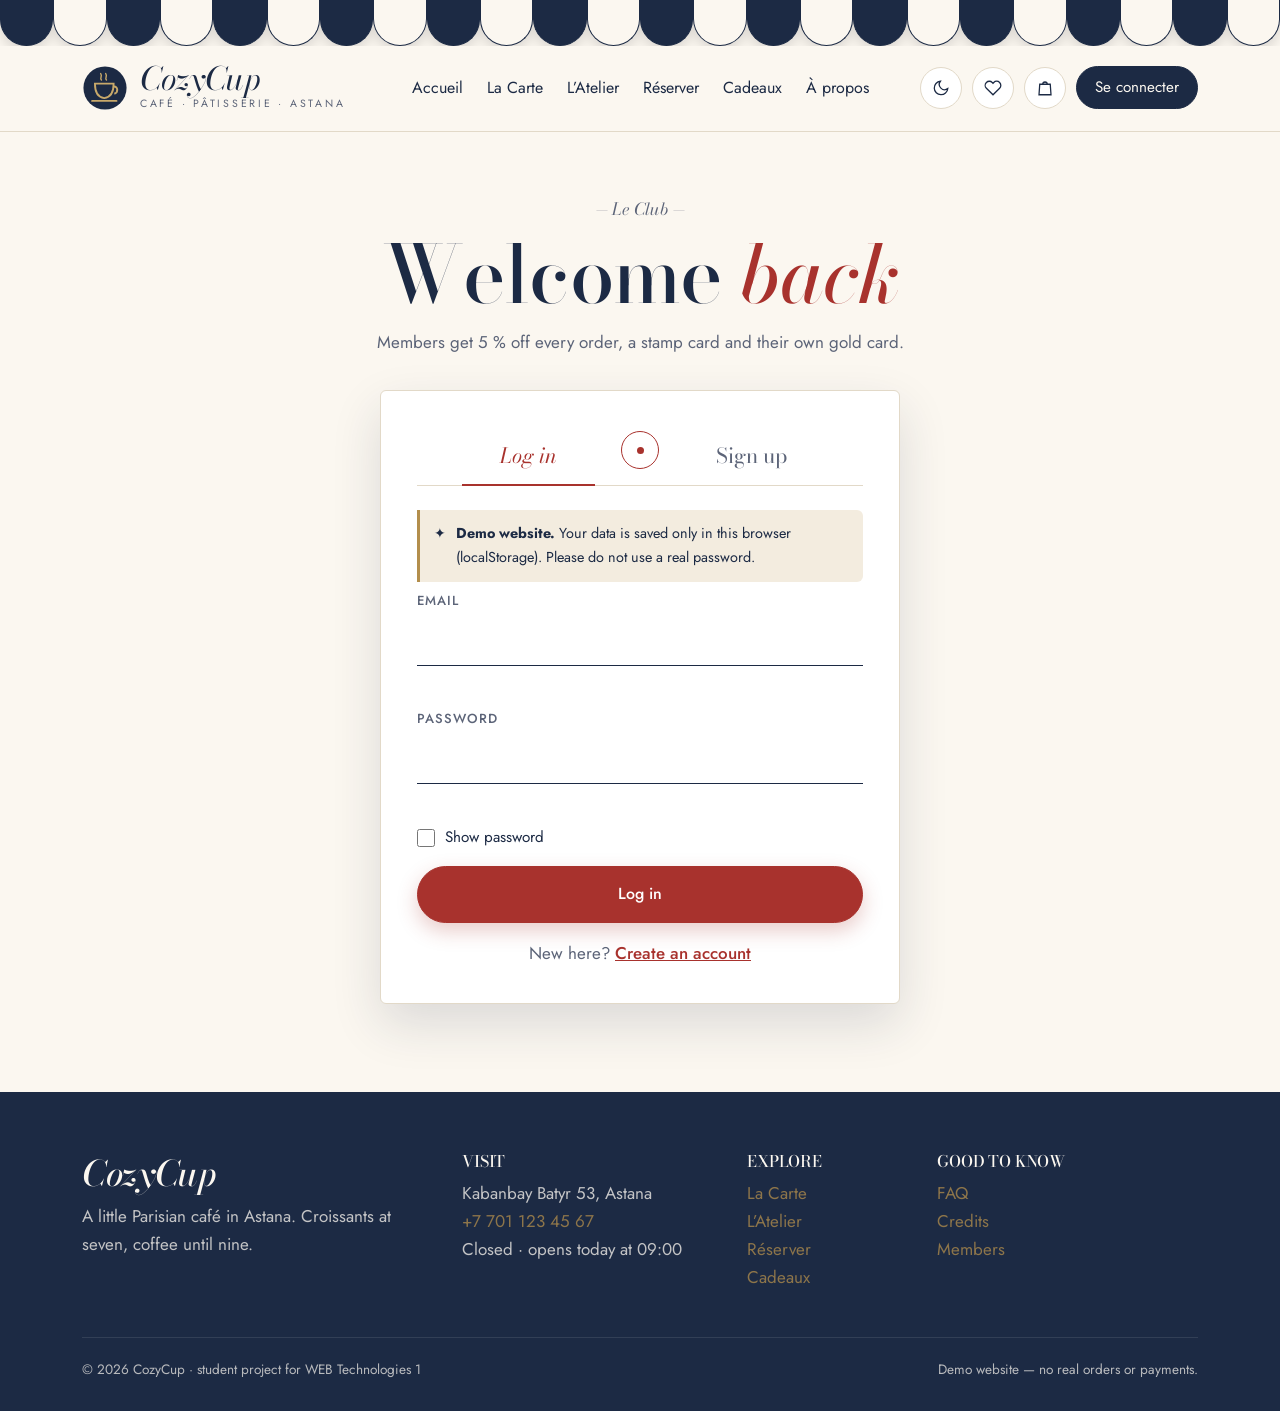
==== account.html @ a99c3b10 "Final: new CozyCup website" ====
<!DOCTYPE html>
<html lang="en" data-theme="light">
<head>
<meta charset="utf-8">
<meta name="viewport" content="width=device-width, initial-scale=1">
<title>Se connecter — CozyCup</title>
<meta name="description" content="Log in or create a CozyCup member account (demo).">
<link rel="icon" href="images/logo.svg" type="image/svg+xml">
<script src="js/theme.js"></script>
<link rel="preconnect" href="https://fonts.googleapis.com">
<link rel="preconnect" href="https://fonts.gstatic.com" crossorigin>
<link rel="stylesheet" href="https://fonts.googleapis.com/css2?family=Bodoni+Moda:ital,wght@0,400;0,500;0,700;1,400;1,500&amp;family=Jost:wght@300;400;500;600&amp;display=swap">
<link rel="stylesheet" href="https://cdn.jsdelivr.net/npm/bootstrap@5.3.3/dist/css/bootstrap.min.css">
<link rel="stylesheet" href="css/style.css">
</head>
<body>
<a class="skip-link" href="#main">Skip to content</a>
<div class="awning" aria-hidden="true"><span></span><span></span><span></span><span></span><span></span><span></span><span></span><span></span><span></span><span></span><span></span><span></span><span></span><span></span><span></span><span></span><span></span><span></span><span></span><span></span><span></span><span></span><span></span><span></span></div>
<header class="cc-nav">
  <nav class="navbar navbar-expand-lg py-0" aria-label="Main navigation">
    <div class="container">
      <a class="navbar-brand" href="index.html">
        <img src="images/logo.svg" alt="CozyCup logo" width="46" height="46">
        <span><span class="brand-name">CozyCup</span><span class="brand-sub">café · pâtisserie · Astana</span></span>
      </a>
      <button class="navbar-toggler" type="button" data-bs-toggle="collapse" data-bs-target="#mainNav" aria-controls="mainNav" aria-expanded="false" aria-label="Open the menu">
        <span class="toggler-lines"></span>
      </button>
      <div class="collapse navbar-collapse" id="mainNav">
        <ul class="navbar-nav mx-auto"><li class="nav-item"><a class="nav-link" href="index.html" title="Home">Accueil</a></li><li class="nav-item"><a class="nav-link" href="menu.html" title="Menu">La Carte</a></li><li class="nav-item"><a class="nav-link" href="atelier.html" title="Build a drink">L’Atelier</a></li><li class="nav-item"><a class="nav-link" href="reserve.html" title="Book a table">Réserver</a></li><li class="nav-item"><a class="nav-link" href="gift.html" title="Gift cards">Cadeaux</a></li><li class="nav-item"><a class="nav-link" href="about.html" title="About & contact">À propos</a></li></ul>
        <div class="nav-tools">
          <button type="button" class="icon-btn theme-toggle" aria-pressed="false" aria-label="Switch to dark mode"><svg class="ico-moon" width="18" height="18" viewBox="0 0 24 24" fill="none" stroke="currentColor" stroke-width="1.7" aria-hidden="true"><path d="M21 12.8A9 9 0 1 1 11.2 3a7 7 0 0 0 9.8 9.8z"/></svg><svg class="ico-sun" width="18" height="18" viewBox="0 0 24 24" fill="none" stroke="currentColor" stroke-width="1.7" aria-hidden="true"><circle cx="12" cy="12" r="4"/><path d="M12 2v2M12 20v2M4.9 4.9l1.4 1.4M17.7 17.7l1.4 1.4M2 12h2M20 12h2M4.9 19.1l1.4-1.4M17.7 6.3l1.4-1.4"/></svg></button>
          <a class="icon-btn" href="profile.html#favourites" aria-label="My favourites"><svg width="18" height="18" viewBox="0 0 24 24" fill="none" stroke="currentColor" stroke-width="1.7" aria-hidden="true"><path d="M20.8 4.6a5.5 5.5 0 0 0-7.8 0L12 5.7l-1-1.1a5.5 5.5 0 0 0-7.8 7.8l1 1L12 21l7.8-7.6 1-1a5.5 5.5 0 0 0 0-7.8z"/></svg><span class="badge-count is-empty" id="favCount">0</span></a>
          <a class="icon-btn" href="cart.html" aria-label="My order"><svg width="18" height="18" viewBox="0 0 24 24" fill="none" stroke="currentColor" stroke-width="1.7" aria-hidden="true"><path d="M5 7h14l1 14H4z"/><path d="M9 7a3 3 0 0 1 6 0"/></svg><span class="badge-count is-empty" id="cartCount">0</span></a>
          <a class="account-link active" aria-current="page" id="accountLink" href="account.html">Se connecter</a>
        </div>
      </div>
    </div>
  </nav>
</header>
<main id="main">

<section class="page-head">
  <div class="container">
    <p class="kicker">— Le Club —</p>
    <h1>Welcome <em>back</em></h1>
    <p>Members get 5 % off every order, a stamp card and their own gold card.</p>
  </div>
</section>

<section class="pb-5">
  <div class="container">
    <div class="auth-box">
      <div class="auth-tabs">
        <button type="button" id="tabLogin" aria-pressed="true" aria-controls="loginForm">Log in</button>
        <button type="button" id="tabSignup" aria-pressed="false" aria-controls="signupForm">Sign up</button>
      </div>
      <p class="demo-note"><span aria-hidden="true">✦</span><span><b>Demo website.</b> Your data is saved only in this browser (localStorage). Please do not use a real password.</span></p>

      <form id="loginForm" novalidate>
        <div class="form-error-box" id="loginError" role="alert"></div>
        <div class="field"><label for="lEmail">Email</label><input id="lEmail" name="lEmail" type="email" value="" autocomplete="email"><span class="field-msg" aria-live="polite"></span></div>
        <div class="field"><label for="lPass">Password</label><input id="lPass" name="lPass" type="password" value="" autocomplete="current-password"><span class="field-msg" aria-live="polite"></span></div>
        <label class="check mb-3"><input type="checkbox" id="lShow"> Show password</label>
        <button type="submit" class="btn-cc w-100" data-magnetic>Log in</button>
        <p class="text-center mt-3 mb-0">New here? <button type="button" class="btn-link-cc" id="goSignup">Create an account</button></p>
      </form>

      <form id="signupForm" hidden novalidate>
        <div class="field"><label for="sName">Full name</label><input id="sName" name="sName" type="text" value="" autocomplete="name"><span class="field-msg" aria-live="polite"></span></div>
        <div class="field"><label for="sEmail">Email</label><input id="sEmail" name="sEmail" type="email" value="" autocomplete="email"><span class="field-msg" aria-live="polite"></span></div>
        <div class="field"><label for="sPass">Password</label><input id="sPass" type="password" autocomplete="new-password"><div class="pw-meter" aria-hidden="true"><i></i><i></i><i></i><i></i></div><span class="field-msg" aria-live="polite">At least 8 characters, with a letter and a number.</span></div>
        <div class="field"><label for="sPass2">Repeat password</label><input id="sPass2" name="sPass2" type="password" value="" autocomplete="new-password"><span class="field-msg" aria-live="polite"></span></div>
        <div class="field"><label for="sFav">Favourite drink</label><select id="sFav"><option value="">— choose —</option></select><span class="field-msg" aria-live="polite"></span></div>
        <div class="field"><label class="check"><input type="checkbox" id="sTerms"> I understand this is a demo and I did not use a real password.</label><span class="field-msg" aria-live="polite"></span></div>
        <button type="submit" class="btn-cc w-100" data-magnetic>Create my account</button>
      </form>
    </div>
  </div>
</section>

</main>
<footer class="site-footer">
  <div class="container">
    <div class="row g-4">
      <div class="col-lg-4">
        <h2>CozyCup</h2>
        <p>A little Parisian café in Astana. Croissants at seven, coffee until nine.</p>
      </div>
      <div class="col-6 col-lg-3">
        <h3 class="h6 text-uppercase">Visit</h3>
        <ul>
          <li>Kabanbay Batyr 53, Astana</li>
          <li><a href="tel:+77011234567">+7 701 123 45 67</a></li>
          <li class="js-open-status">Open daily</li>
        </ul>
      </div>
      <div class="col-6 col-lg-2">
        <h3 class="h6 text-uppercase">Explore</h3>
        <ul>
          <li><a href="menu.html">La Carte</a></li>
          <li><a href="atelier.html">L’Atelier</a></li>
          <li><a href="reserve.html">Réserver</a></li>
          <li><a href="gift.html">Cadeaux</a></li>
        </ul>
      </div>
      <div class="col-lg-3">
        <h3 class="h6 text-uppercase">Good to know</h3>
        <ul>
          <li><a href="about.html#faq">FAQ</a></li>
          <li><a href="about.html#credits">Credits</a></li>
          <li><a href="account.html">Members</a></li>
        </ul>
      </div>
    </div>
    <div class="footer-bottom d-flex flex-wrap justify-content-between gap-2">
      <span>© <span class="js-year">2026</span> CozyCup · student project for WEB Technologies 1</span>
      <span>Demo website — no real orders or payments.</span>
    </div>
  </div>
</footer>
<script src="https://code.jquery.com/jquery-3.7.1.min.js"></script>
<script src="https://cdn.jsdelivr.net/npm/bootstrap@5.3.3/dist/js/bootstrap.bundle.min.js"></script>
<script src="js/data.js"></script>
<script src="js/storage.js"></script>
<script src="js/common.js"></script>
<script src="js/validate.js"></script>
<script src="js/account.js"></script>
<script src="js/motion.js"></script>
</body>
</html>
---- css/style.css ----
/* =========================================================
   CozyCup — Café Parisien · style.css
   Own styles on top of the Bootstrap grid.
   1. Fonts   2. Colour variables (light + dark)   3. Base
   4. Buttons   5. Awning + navbar   6. Cursor   7. Home
   8. Menu Book + Aroma Wheel   9. Atelier   10. Reserve
   11. Gift card   12. Cart   13. Account + Profile
   14. About   15. Forms   16. Footer, toast   17. Animations
   18. Media queries
   ========================================================= */

/* ---------- 1. Fonts: Bodoni Moda + Jost are loaded from Google Fonts in the <head> ---------- */

/* ---------- 2. Colours ---------- */
:root {
  --bg: #FBF7F0;
  --bg-soft: #F3ECDF;
  --card: #FFFFFF;
  --paper: #FFFDF8;
  --ink: #1C2A44;
  --muted: #5C6478;
  --red: #A8322D;
  --red-dark: #8C2723;
  --gold: #B38E4C;
  --line: #E2D9C8;
  --stripe-a: #1C2A44;
  --stripe-b: #FBF7F0;
  --band: #1C2A44;
  --band-ink: #FBF7F0;
  --ok: #2E7D4F;
  --ok-bg: #E3F2E8;
  --error: #B3261E;
  --error-bg: #FBEAE8;
  --shadow: 0 20px 50px rgba(28, 42, 68, .14);
  --focus: #A8322D;
  --font-serif: "Bodoni Moda", Georgia, serif;
  --font-sans: "Jost", "Segoe UI", Arial, sans-serif;
  --radius: 6px;
}
[data-theme="dark"] {
  --bg: #121929;
  --bg-soft: #18213A;
  --card: #1A2339;
  --paper: #F7F1E6;
  --ink: #F3ECDF;
  --muted: #A9AFC0;
  --red: #E0675F;
  --red-dark: #F08079;
  --gold: #C8A96A;
  --line: #2C3651;
  --stripe-a: #C8A96A;
  --stripe-b: #121929;
  --band: #18213A;
  --band-ink: #F3ECDF;
  --ok: #7FCB9C;
  --ok-bg: rgba(127, 203, 156, .12);
  --error: #F2928A;
  --error-bg: rgba(242, 146, 138, .12);
  --shadow: 0 20px 50px rgba(0, 0, 0, .45);
  --focus: #C8A96A;
}

/* ---------- 3. Base ---------- */
html { scroll-behavior: smooth; }
body {
  background: var(--bg);
  color: var(--ink);
  font-family: var(--font-sans);
  font-size: 17px;
  line-height: 1.65;
  font-weight: 400;
  transition: background-color .4s ease, color .4s ease;
  -webkit-font-smoothing: antialiased;
}
h1, h2, h3, h4 { font-family: var(--font-serif); font-weight: 500; letter-spacing: -.01em; color: var(--ink); }
h1 em, h2 em, h3 em { color: var(--red); font-style: italic; }
p { color: var(--muted); }
a { color: var(--red); }
a:hover { color: var(--red-dark); }
img { max-width: 100%; height: auto; }
::selection { background: var(--red); color: #fff; }

:focus-visible { outline: 2px solid var(--focus); outline-offset: 3px; border-radius: 4px; }
.skip-link { position: absolute; left: -999px; top: 8px; background: var(--ink); color: var(--bg); padding: 8px 14px; z-index: 2000; }
.skip-link:focus { left: 12px; }

.kicker { font-family: var(--font-serif); font-style: italic; color: var(--muted); font-size: 1.05rem; }
.eyebrow { display: inline-block; font-size: .75rem; letter-spacing: .26em; text-transform: uppercase; color: var(--red); font-weight: 500; }
.section { padding: 90px 0; }
.section-title { font-size: clamp(2.2rem, 4vw, 3.4rem); text-align: center; margin-bottom: .4rem; }
.section-lead { text-align: center; max-width: 620px; margin: 0 auto 48px; }
.page-head { padding: 64px 0 34px; text-align: center; }
.page-head h1 { font-size: clamp(2.8rem, 7vw, 5rem); line-height: 1; margin: 10px 0 14px; }
.page-head p { max-width: 640px; margin: 0 auto; }
.ornament { display: flex; align-items: center; justify-content: center; gap: 12px; color: var(--gold); margin: 14px 0; }
.ornament::before, .ornament::after { content: ""; width: 60px; height: 1px; background: currentColor; }

/* ---------- 4. Buttons ---------- */
.btn-cc, .btn-cc-outline {
  display: inline-flex; align-items: center; justify-content: center; gap: 8px;
  padding: 14px 30px; border-radius: 999px; font-family: var(--font-sans); font-weight: 500; font-size: 1rem;
  text-decoration: none; cursor: pointer; border: 1px solid var(--red);
  transition: background-color .25s, color .25s, border-color .25s, box-shadow .25s, transform .25s cubic-bezier(.2, .8, .2, 1);
}
.btn-cc { background: var(--red); color: #fff; box-shadow: 0 8px 20px rgba(168, 50, 45, .25); }
.btn-cc:hover { background: var(--red-dark); border-color: var(--red-dark); color: #fff; box-shadow: 0 12px 26px rgba(168, 50, 45, .35); }
[data-theme="dark"] .btn-cc { color: #121929; }
[data-theme="dark"] .btn-cc:hover { color: #121929; }
.btn-cc-outline { background: transparent; color: var(--ink); border-color: var(--ink); }
.btn-cc-outline:hover { background: var(--ink); color: var(--bg); }
.btn-cc:disabled, .btn-cc-outline:disabled { opacity: .45; cursor: not-allowed; }
.btn-small { padding: 8px 18px; font-size: .9rem; }
.btn-link-cc { background: none; border: 0; padding: 0; color: var(--red); font-weight: 500; text-decoration: underline; cursor: pointer; }
.icon-btn {
  width: 42px; height: 42px; border-radius: 50%; border: 1px solid var(--line); background: var(--card); color: var(--ink);
  display: inline-grid; place-items: center; position: relative; transition: border-color .2s, transform .2s, background-color .2s;
  text-decoration: none; cursor: pointer;
}
.icon-btn:hover { border-color: var(--red); color: var(--red); transform: translateY(-2px); }
.icon-btn.active { border-color: var(--red); color: var(--red); box-shadow: 0 0 0 3px rgba(168, 50, 45, .15); }
.account-link.active { background: var(--ink); color: var(--bg); }
.account-link.is-user.active .avatar { box-shadow: 0 0 0 3px var(--red); }
.fav-btn.is-on { color: #fff; background: var(--red); border-color: var(--red); }

/* ---------- 5. Awning + navbar ---------- */
.awning { display: flex; height: 46px; position: relative; z-index: 30; filter: drop-shadow(0 6px 6px rgba(0, 0, 0, .12)); }
.awning span {
  flex: 1; height: 46px; border-radius: 0 0 999px 999px; transform-origin: top center;
  background: var(--stripe-a); border: 1px solid var(--stripe-a); border-top: 0;
  transition: background-color .4s;
}
.awning span:nth-child(even) { background: var(--stripe-b); }

.cc-nav { background: var(--bg); border-bottom: 1px solid var(--line); padding: 12px 0 14px; position: sticky; top: 0; z-index: 40; transition: background-color .4s; }
.cc-nav .navbar-brand { display: flex; align-items: center; gap: 12px; color: var(--ink); text-decoration: none; }
.brand-name { display: block; font-family: var(--font-serif); font-style: italic; font-size: 2rem; line-height: 1; }
.brand-sub { display: block; font-size: .66rem; letter-spacing: .26em; text-transform: uppercase; color: var(--muted); }
.cc-nav .nav-link { color: var(--ink); font-size: 1rem; padding: 6px 12px !important; position: relative; }
.cc-nav .nav-link::after { content: ""; position: absolute; left: 12px; right: 12px; bottom: 0; height: 1px; background: var(--red); transform: scaleX(0); transition: transform .3s; transform-origin: left; }
.cc-nav .nav-link:hover { color: var(--red); }
.cc-nav .nav-link:hover::after { transform: scaleX(1); }
.cc-nav .nav-link.active { color: var(--red); font-family: var(--font-serif); font-style: italic; }
.cc-nav .nav-link.active::after { transform: scaleX(1); }
.nav-tools { display: flex; align-items: center; gap: 10px; }
.badge-count { position: absolute; top: -8px; right: -8px; min-width: 20px; height: 20px; padding: 0 5px; border-radius: 10px; background: var(--red); color: #fff; font-size: .7rem; font-weight: 600; display: grid; place-items: center; }
[data-theme="dark"] .badge-count { color: #121929; }
.badge-count.is-empty { display: none; }
.account-link { border: 1px solid var(--ink); border-radius: 999px; padding: 8px 18px; color: var(--ink); text-decoration: none; font-size: .95rem; transition: background-color .2s, color .2s; display: inline-flex; align-items: center; }
.account-link:hover { background: var(--ink); color: var(--bg); }
.account-link.is-user { border: 0; padding: 0; }
.avatar { width: 42px; height: 42px; border-radius: 50%; background: var(--gold); color: #1C2A44; display: inline-grid; place-items: center; font-weight: 600; font-size: .9rem; }
.theme-toggle .ico-sun { display: none; }
[data-theme="dark"] .theme-toggle .ico-sun { display: block; }
[data-theme="dark"] .theme-toggle .ico-moon { display: none; }
.navbar-toggler { border: 1px solid var(--line); color: var(--ink); padding: 8px 10px; }
.navbar-toggler:focus { box-shadow: none; }
.toggler-lines { display: block; width: 22px; height: 12px; border-top: 1.5px solid currentColor; border-bottom: 1.5px solid currentColor; }

/* ---------- 6. Custom cursor (only with a mouse) ---------- */
.has-motion, .has-motion a, .has-motion button, .has-motion label, .has-motion select, .has-motion [data-cursor] { cursor: none; }
.has-motion input, .has-motion textarea { cursor: text; }
.cursor-dot, .cursor-ring { position: fixed; top: 0; left: 0; pointer-events: none; z-index: 3000; border-radius: 50%; transition: opacity .3s; }
.cursor-dot { width: 7px; height: 7px; margin: -3.5px 0 0 -3.5px; background: var(--red); }
.cursor-ring {
  width: 38px; height: 38px; margin: -19px 0 0 -19px; border: 1px solid var(--red);
  display: grid; place-items: center;
  transition: width .3s, height .3s, margin .3s, background-color .3s, border-color .3s, opacity .3s;
}
.cursor-ring span { font-size: .7rem; letter-spacing: .14em; text-transform: uppercase; color: #fff; opacity: 0; transition: opacity .2s; }
.cursor-ring.is-hover { width: 60px; height: 60px; margin: -30px 0 0 -30px; background: rgba(168, 50, 45, .12); }
.cursor-ring.has-label { width: 86px; height: 86px; margin: -43px 0 0 -43px; background: var(--red); border-color: var(--red); }
.cursor-ring.has-label span { opacity: 1; }
[data-theme="dark"] .cursor-ring.has-label span { color: #121929; }
.cursor-ring.is-down { width: 26px; height: 26px; margin: -13px 0 0 -13px; }

/* ---------- 7. Home ---------- */
.hero { padding: 70px 0 90px; position: relative; overflow: hidden; }
.hero h1 { font-size: clamp(3.6rem, 10vw, 8.4rem); line-height: .92; letter-spacing: -.03em; margin: 16px 0 26px; }
.hero h1 .word { display: inline-block; white-space: nowrap; }
.hero h1 .char { display: inline-block; will-change: transform; }
.hero p.lead-text { font-size: 1.2rem; font-weight: 300; max-width: 520px; }
.open-chip { display: inline-flex; align-items: center; gap: 10px; font-size: .95rem; color: var(--muted); margin-top: 30px; padding-top: 22px; border-top: 1px solid var(--line); }
.open-chip .dot { width: 9px; height: 9px; border-radius: 50%; background: var(--ok); box-shadow: 0 0 0 4px var(--ok-bg); animation: pulse 2s infinite; }
.open-chip .is-closed { color: var(--error); }
.open-chip.closed .dot { background: var(--error); box-shadow: 0 0 0 4px var(--error-bg); animation: none; }
.hero-stage { position: relative; height: 520px; perspective: 1000px; }
.plate {
  position: absolute; left: 50%; top: 50%; width: 440px; height: 440px; margin: -220px 0 0 -220px; border-radius: 50%;
  background: var(--card); box-shadow: var(--shadow); display: grid; place-items: center; transform-style: preserve-3d;
}
.plate::before { content: ""; position: absolute; top: 22px; right: 22px; bottom: 22px; left: 22px; border-radius: 50%; border: 1px solid var(--line); }
.plate::after { content: ""; position: absolute; top: 38px; right: 38px; bottom: 38px; left: 38px; border-radius: 50%; border: 2px solid var(--red); opacity: .22; }
.hero-cup { width: 300px; color: var(--ink); position: relative; z-index: 2; }
.steam { transform-origin: 100px 60px; }
.steam path { animation: rise 3.6s ease-in-out infinite; }
.steam path:nth-child(2) { animation-delay: .6s; }
.steam path:nth-child(3) { animation-delay: 1.2s; }
.float-tag {
  position: absolute; width: 124px; height: 124px; border-radius: 50%; display: grid; place-items: center; text-align: center;
  font-size: .72rem; letter-spacing: .14em; text-transform: uppercase; line-height: 1.3; z-index: 3; box-shadow: var(--shadow);
}
.float-tag b { display: block; font-family: var(--font-serif); font-style: italic; text-transform: none; letter-spacing: 0; font-size: 1.35rem; font-weight: 500; }
.tag-red { background: var(--red); color: #fff; left: 2%; top: 4%; }
[data-theme="dark"] .tag-red { color: #121929; }
.tag-navy { background: var(--ink); color: var(--bg); right: 2%; bottom: 8%; }
.float-img { position: absolute; z-index: 1; opacity: .9; }
.float-img.croissant { width: 150px; right: 0; top: 2%; }
.float-img.macaron { width: 90px; left: 4%; bottom: 6%; }

.features-band { background: var(--band); color: var(--band-ink); position: relative; overflow: hidden; }
.features-band::before {
  content: ""; position: absolute; top: 0; right: 0; bottom: 0; left: 0; pointer-events: none; opacity: 0; transition: opacity .4s;
  background: radial-gradient(420px circle at var(--mx, 50%) var(--my, 50%), rgba(200, 169, 106, .22), transparent 60%);
}
.features-band:hover::before { opacity: 1; }
.feature-cell { padding: 40px 30px; border-right: 1px solid rgba(255, 255, 255, .12); display: block; color: inherit; text-decoration: none; height: 100%; position: relative; }
.feature-cell:hover { color: inherit; }
.feature-cell .num { font-family: var(--font-serif); font-style: italic; color: var(--gold); font-size: 2.8rem; line-height: 1; display: block; transition: transform .4s; }
.feature-cell:hover .num { transform: translateX(10px); }
.feature-cell h2 { color: inherit; font-size: 1.6rem; margin: 6px 0; }
.feature-cell p { color: inherit; opacity: .72; font-size: .95rem; margin: 0; }
.feature-cell .arrow { position: absolute; right: 26px; top: 40px; opacity: 0; transform: translateX(-10px); transition: .3s; color: var(--gold); }
.feature-cell:hover .arrow { opacity: 1; transform: none; }

.item-line { display: flex; align-items: baseline; gap: 12px; padding: 14px 0; }
.item-line .name { font-family: var(--font-serif); font-size: 1.35rem; color: var(--ink); }
.item-line .name small { display: block; font-family: var(--font-sans); font-size: .85rem; color: var(--muted); font-weight: 300; }
.item-line .leader { flex: 1; border-bottom: 1.5px dotted var(--line); transform: translateY(-8px); }
.item-line .price { font-family: var(--font-serif); font-size: 1.2rem; color: var(--red); white-space: nowrap; }
.item-line .add { margin-left: 8px; }

.journal { background: var(--bg-soft); }
.journal-card { background: var(--card); border: 1px solid var(--line); border-radius: var(--radius); padding: 40px; position: relative; transition: transform .3s, box-shadow .3s; transform-style: preserve-3d; overflow: hidden; }
.journal-card .date { font-family: var(--font-serif); font-style: italic; color: var(--muted); }
.journal-card h3 { font-size: 2.2rem; margin: 6px 0 12px; }
.journal-card img { width: 200px; }
.tilt-glare { position: absolute; top: 0; right: 0; bottom: 0; left: 0; pointer-events: none; opacity: 0; transition: opacity .3s; border-radius: inherit; }
.quote { font-family: var(--font-serif); font-style: italic; font-size: clamp(1.5rem, 3vw, 2.2rem); color: var(--ink); max-width: 820px; margin: 0 auto; text-align: center; line-height: 1.35; }
.quote-by { display: block; text-align: center; margin-top: 16px; color: var(--muted); }

/* ---------- 8. Menu Book ---------- */
.book-wrap { perspective: 2200px; max-width: 1040px; margin: 0 auto; }
.book { display: grid; grid-template-columns: 1fr 1fr; position: relative; box-shadow: 0 40px 80px rgba(28, 42, 68, .28); border-radius: 8px; transform-style: preserve-3d; transition: transform .6s; }
.book::before { content: ""; position: absolute; left: 50%; top: 0; bottom: 0; width: 46px; transform: translateX(-50%); background: linear-gradient(90deg, transparent, rgba(0, 0, 0, .16), transparent); z-index: 6; pointer-events: none; }
.page {
  background: var(--paper); color: #1C2A44; padding: 44px 48px 58px; min-height: 600px; position: relative;
  background-image: radial-gradient(rgba(28, 42, 68, .035) 1px, transparent 1px); background-size: 4px 4px;
}
.page h2, .page h3, .page .item-line .name { color: #1C2A44; }
.page p, .page .item-line .name small { color: #5C6478; }
.page .item-line .price { color: #A8322D; }
.page .item-line .leader { border-color: #E2D9C8; }
.page-left { border-radius: 8px 0 0 8px; box-shadow: inset -30px 0 40px -30px rgba(0, 0, 0, .18); }
.page-right { border-radius: 0 8px 8px 0; box-shadow: inset 30px 0 40px -30px rgba(0, 0, 0, .18); }
.page .chap { font-size: .72rem; letter-spacing: .3em; text-transform: uppercase; color: #A8322D; text-align: center; display: block; }
.page h2 { font-style: italic; text-align: center; font-size: 2.8rem; margin: 8px 0 4px; }
.page .en { text-align: center; color: #5C6478; font-size: .9rem; letter-spacing: .1em; }
.page .chapter-art { display: block; width: 210px; margin: 30px auto; }
.page .story { font-family: var(--font-serif); font-style: italic; font-size: 1.15rem; text-align: center; max-width: 360px; margin: 0 auto; color: #1C2A44; }
.page .folio { position: absolute; bottom: 20px; left: 0; right: 0; text-align: center; font-family: var(--font-serif); font-style: italic; color: #5C6478; }
.page .item-line { padding: 10px 0; }
.page .item-line .name { font-size: 1.2rem; }
.mini-btn { width: 32px; height: 32px; border-radius: 50%; border: 1px solid #E2D9C8; background: #fff; color: #1C2A44; display: inline-grid; place-items: center; font-size: 1rem; line-height: 1; transition: .2s; flex: none; }
.mini-btn:hover { background: #A8322D; border-color: #A8322D; color: #fff; }
.mini-btn.is-on { background: #A8322D; border-color: #A8322D; color: #fff; }
.page-corner {
  position: absolute; right: 0; bottom: 0; width: 70px; height: 70px; z-index: 5; border: 0; padding: 0; border-radius: 0 0 8px 0;
  background: linear-gradient(225deg, #FBF7F0 0%, #FBF7F0 50%, #E6DAC4 50%, #F6EEDF 100%);
  box-shadow: -6px -6px 12px rgba(0, 0, 0, .1); transition: width .35s, height .35s;
}
[data-theme="dark"] .page-corner { background: linear-gradient(225deg, #121929 0%, #121929 50%, #E6DAC4 50%, #F6EEDF 100%); }
.page-right:hover .page-corner, .page-corner:focus-visible { width: 120px; height: 120px; }
.leaf {
  position: absolute; top: 0; bottom: 0; width: 50%; z-index: 8; transform-style: preserve-3d; pointer-events: none;
  transition: transform .9s cubic-bezier(.45, .05, .2, 1);
}
.leaf.forward { left: 50%; transform-origin: left center; }
.leaf.backward { left: 0; transform-origin: right center; }
.leaf .face { position: absolute; top: 0; right: 0; bottom: 0; left: 0; backface-visibility: hidden; background: var(--paper); border-radius: 0 8px 8px 0; box-shadow: inset 30px 0 40px -30px rgba(0, 0, 0, .25); }
.leaf .back { transform: rotateY(180deg); border-radius: 8px 0 0 8px; }
.leaf.forward.turn { transform: rotateY(-180deg); }
.leaf.backward.turn { transform: rotateY(180deg); }
.book-controls { display: flex; align-items: center; justify-content: center; gap: 16px; margin-top: 30px; flex-wrap: wrap; }
.chapter-tabs { display: flex; gap: 6px; flex-wrap: wrap; justify-content: center; }
.chapter-tabs button { border: 1px solid transparent; background: none; color: var(--ink); border-radius: 999px; padding: 8px 16px; font-size: .95rem; transition: .2s; }
.chapter-tabs button:hover { border-color: var(--line); }
.chapter-tabs button[aria-current="true"] { background: var(--ink); color: var(--bg); }
.menu-search { max-width: 520px; margin: 0 auto 34px; position: relative; }
.menu-search input { width: 100%; border: 0; border-bottom: 1px solid var(--ink); background: transparent; padding: 12px 40px 12px 4px; font-size: 1.1rem; color: var(--ink); font-family: var(--font-serif); font-style: italic; }
.menu-search input:focus { outline: none; border-color: var(--red); }
.menu-search .clear { position: absolute; right: 0; top: 8px; }
.results-grid { display: grid; grid-template-columns: repeat(auto-fill, minmax(260px, 1fr)); gap: 22px; }
.dish-card { background: var(--card); border: 1px solid var(--line); border-radius: var(--radius); padding: 24px; position: relative; overflow: hidden; transition: transform .3s, box-shadow .3s, border-color .3s; transform-style: preserve-3d; }
.dish-card:hover { box-shadow: var(--shadow); border-color: var(--gold); }
.dish-card img { width: 110px; display: block; margin: 0 auto 10px; transition: transform .5s; }
.dish-card:hover img { transform: scale(1.08) rotate(-4deg); }
.dish-card h3 { font-size: 1.4rem; margin: 0; }
.dish-card .row-end { display: flex; align-items: center; justify-content: space-between; margin-top: 12px; }
.dish-card .price { font-family: var(--font-serif); color: var(--red); font-size: 1.25rem; }
.dish-card .fav-btn { position: absolute; top: 14px; right: 14px; }
.empty-state { text-align: center; padding: 60px 20px; border: 1px dashed var(--line); border-radius: var(--radius); }
.empty-state img { width: 120px; opacity: .7; margin-bottom: 10px; }
.empty-state h3 { font-size: 1.8rem; font-style: italic; }

.aroma { background: var(--bg-soft); }
.wheel-box { position: relative; max-width: 440px; margin: 0 auto; }
.wheel-svg { width: 100%; height: auto; display: block; }
.wheel-seg { cursor: pointer; transition: opacity .3s, transform .3s; transform-origin: 200px 200px; outline: none; }
.wheel-seg path { stroke: var(--bg-soft); stroke-width: 3; transition: opacity .3s; }
.wheel-seg text { fill: #fff; font-family: var(--font-sans); font-size: 12px; letter-spacing: .12em; text-transform: uppercase; font-weight: 600; pointer-events: none; }
.wheel-seg:hover, .wheel-seg:focus-visible { transform: scale(1.04); }
.wheel-seg.is-off path { opacity: .35; }
.wheel-seg.is-on path { opacity: 1; }
.wheel-center { fill: var(--card); stroke: var(--line); }
.wheel-center-text { fill: var(--ink); font-family: var(--font-serif); font-style: italic; font-size: 18px; }
.match-card { background: var(--card); border: 1px solid var(--line); border-radius: var(--radius); padding: 30px; display: flex; gap: 24px; align-items: center; transition: transform .3s; transform-style: preserve-3d; position: relative; overflow: hidden; }
.match-card img { width: 120px; flex: none; }
.match-card .pct { font-family: var(--font-serif); font-size: 3rem; color: var(--red); line-height: 1; }
.meter { height: 5px; background: var(--line); border-radius: 3px; overflow: hidden; margin: 4px 0 10px; }
.meter i { display: block; height: 100%; background: var(--red); border-radius: 3px; transition: width .6s; }
.also-list { list-style: none; padding: 0; margin: 18px 0 0; }
.also-list li { display: flex; justify-content: space-between; padding: 10px 0; border-bottom: 1px dotted var(--line); }
.also-list b { font-family: var(--font-serif); color: var(--red); font-weight: 500; }
.chip { display: inline-flex; align-items: center; gap: 6px; border: 1px solid var(--line); border-radius: 999px; padding: 6px 14px; font-size: .9rem; background: var(--card); color: var(--ink); }

/* ---------- 9. Atelier ---------- */
.atelier-grid { display: grid; grid-template-columns: 1fr 1.1fr 1fr; gap: 34px; align-items: start; }
.opt-group { border: 0; padding: 0; margin: 0 0 26px; }
.opt-group legend small { color: var(--muted) !important; }
.opt-group legend { font-family: var(--font-serif); font-size: 1.5rem; float: none; margin-bottom: 8px; padding-bottom: 6px; border-bottom: 1px solid var(--line); width: 100%; }
.opt { display: flex; align-items: center; gap: 12px; padding: 8px 10px; border-radius: 8px; cursor: pointer; transition: background-color .2s; margin: 0; }
.opt:hover { background: var(--bg-soft); }
.opt input { accent-color: var(--red); width: 18px; height: 18px; }
.opt .extra { margin-left: auto; color: var(--muted); font-size: .9rem; }
.opt input:checked + .label-text { color: var(--red); font-weight: 500; }
.cup-stage { background: var(--band); border-radius: var(--radius); padding: 40px 20px 30px; text-align: center; position: sticky; top: 120px; overflow: hidden; }
.cup-stage::before { content: ""; position: absolute; top: 0; right: 0; bottom: 0; left: 0; background: radial-gradient(circle at 50% 35%, rgba(200, 169, 106, .25), transparent 60%); }
.glass { position: relative; width: 240px; height: 300px; margin: 0 auto; transform-style: preserve-3d; }
.glass-body {
  position: absolute; left: 20px; right: 20px; top: 40px; bottom: 0;
  clip-path: polygon(0 0, 100% 0, 86% 100%, 14% 100%);
  background: rgba(255, 255, 255, .1); display: flex; flex-direction: column-reverse; overflow: hidden;
}
.glass-outline { position: absolute; top: 0; right: 0; bottom: 0; left: 0; pointer-events: none; }
.layer { width: 100%; height: 0; position: relative; flex: none; }
.layer::after { content: ""; position: absolute; left: 0; right: 0; top: 0; height: 6px; background: rgba(255, 255, 255, .25); }
.foam { position: absolute; left: 30px; right: 30px; height: 26px; border-radius: 50%; background: #FFFDF8; transition: bottom .6s, opacity .4s; opacity: 0; }
.cup-name { color: #F3ECDF; font-family: var(--font-serif); font-style: italic; font-size: 1.8rem; margin-top: 22px; position: relative; min-height: 2.6rem; }
.cup-name small { display: block; font-family: var(--font-sans); font-style: normal; font-size: .72rem; letter-spacing: .26em; text-transform: uppercase; color: var(--gold); }
.recap { background: var(--card); border: 1px solid var(--line); border-radius: var(--radius); padding: 28px; }
.recap-line { display: flex; justify-content: space-between; padding: 8px 0; border-bottom: 1px dotted var(--line); color: var(--muted); }
.recap-total { display: flex; justify-content: space-between; font-family: var(--font-serif); font-size: 2rem; padding: 14px 0 6px; }
.nutri { display: grid; grid-template-columns: repeat(3, 1fr); text-align: center; border-top: 1px solid var(--line); border-bottom: 1px solid var(--line); padding: 14px 0; margin: 10px 0 18px; font-size: .8rem; color: var(--muted); }
.nutri b { display: block; font-family: var(--font-serif); font-size: 1.6rem; color: var(--ink); font-weight: 500; }
.saved-recipes { list-style: none; padding: 0; margin: 0; }
.saved-recipes li { display: flex; align-items: center; gap: 12px; padding: 12px 0; border-bottom: 1px dotted var(--line); }
.saved-recipes li span { flex: 1; }
.saved-recipes small { display: block; color: var(--muted); }

/* ---------- 10. Reserve ---------- */
.room {
  position: relative; height: 470px; border: 1px solid var(--line); border-radius: var(--radius); background: var(--bg-soft);
  background-image: repeating-linear-gradient(45deg, transparent 0, transparent 22px, rgba(179, 142, 76, .07) 22px, rgba(179, 142, 76, .07) 44px); overflow: hidden;
}
.room .window { position: absolute; top: 0; left: 4%; right: 34%; height: 26px; border-bottom: 3px double var(--gold); text-align: center; font-size: .7rem; letter-spacing: .24em; text-transform: uppercase; color: var(--muted); }
.room .counter { position: absolute; right: 0; bottom: 0; width: 34%; height: 80px; background: var(--card); border: 1px solid var(--line); border-radius: var(--radius) 0 var(--radius) 0; display: grid; place-items: center; font-family: var(--font-serif); font-style: italic; font-size: 1.2rem; }
.table-btn {
  position: absolute; width: 92px; height: 92px; border-radius: 50%; border: 1.5px solid var(--gold); background: var(--card); color: var(--muted);
  display: flex; flex-direction: column; align-items: center; justify-content: center; font-size: .75rem; padding: 0;
  transition: transform .35s cubic-bezier(.2, .8, .2, 1), box-shadow .35s, background-color .25s;
}
.table-btn b { font-family: var(--font-serif); font-size: 1.8rem; color: var(--ink); line-height: 1; font-weight: 500; }
.table-btn.wide { width: 150px; border-radius: 18px; }
.table-btn:hover:not(:disabled) { transform: translateY(-6px) scale(1.06); box-shadow: 0 16px 30px rgba(0, 0, 0, .15); }
.table-btn:disabled { opacity: .35; border-style: dashed; cursor: not-allowed; }
.table-btn.is-picked { background: var(--red); border-color: var(--red); color: #fff; box-shadow: 0 0 0 8px rgba(168, 50, 45, .2); }
.table-btn.is-picked b { color: #fff; }
.room-legend { display: flex; gap: 20px; font-size: .85rem; color: var(--muted); margin-top: 12px; flex-wrap: wrap; }
.room-legend i { display: inline-block; width: 12px; height: 12px; border-radius: 50%; border: 1.5px solid var(--gold); margin-right: 6px; vertical-align: -1px; }
.room-legend .l-taken { opacity: .35; border-style: dashed; }
.room-legend .l-pick { background: var(--red); border-color: var(--red); }
.waiter-tip { position: absolute; pointer-events: none; background: var(--ink); color: var(--bg); padding: 6px 12px; border-radius: 6px; font-size: .8rem; white-space: nowrap; opacity: 0; transform: translate(-50%, -130%); transition: opacity .2s; z-index: 4; }
.booking-list { list-style: none; padding: 0; margin: 0; }
.booking-list li { display: flex; align-items: center; gap: 14px; padding: 14px 0; border-bottom: 1px dotted var(--line); }
.booking-list li div { flex: 1; }
.booking-list b { font-family: var(--font-serif); font-weight: 500; font-size: 1.15rem; display: block; }

/* ---------- 11. Gift card ---------- */
.envelope { position: relative; padding: 50px 34px 80px; background: #E9DFC8; border-radius: 6px; box-shadow: 0 40px 70px rgba(0, 0, 0, .3); transform-style: preserve-3d; transition: transform .3s; }
.envelope::before { content: ""; position: absolute; left: 0; right: 0; bottom: 0; height: 58%; background: linear-gradient(160deg, #DED2B6 50%, #E4D9BF 50%); clip-path: polygon(0 0, 50% 60%, 100% 0, 100% 100%, 0 100%); border-radius: 0 0 6px 6px; }
.gift-card {
  position: relative; z-index: 1; color: #F3ECDF; padding: 32px 36px; border-radius: 4px; background: #1C2A44;
  outline: 1px solid #C8A96A; outline-offset: -12px; transform: rotate(-2deg) translateY(-34px); transition: background-color .4s, transform .6s cubic-bezier(.2, .8, .2, 1);
}
.gift-card.is-sealed { transform: rotate(0) translateY(40px) scale(.94); }
.gift-card .gc-top { display: flex; justify-content: space-between; align-items: center; font-size: .72rem; letter-spacing: .24em; text-transform: uppercase; color: #C8A96A; }
.gift-card .gc-amount { font-family: var(--font-serif); font-size: 3.6rem; margin: 14px 0 6px; line-height: 1; }
.gift-card .gc-msg { font-family: var(--font-serif); font-style: italic; font-size: 1.15rem; color: #E9DFC8; min-height: 3.2rem; word-wrap: break-word; }
.gift-card .gc-foot { display: flex; justify-content: space-between; margin-top: 20px; font-size: .7rem; letter-spacing: .2em; text-transform: uppercase; color: rgba(243, 236, 223, .6); }
.seal {
  position: absolute; z-index: 2; left: 50%; bottom: 30px; width: 90px; height: 90px; margin-left: -45px; border-radius: 50%;
  background: radial-gradient(circle at 35% 30%, #C24A44, #7A1E22 70%); display: grid; place-items: center;
  font-family: var(--font-serif); font-style: italic; font-size: 2.6rem; color: #F2BFAE;
  box-shadow: 0 4px 0 #5A1418, 0 10px 20px rgba(0, 0, 0, .35); transform: scale(0) rotate(-40deg); opacity: 0;
  transition: transform .5s cubic-bezier(.3, 1.6, .5, 1), opacity .3s;
}
.seal.is-on { transform: scale(1) rotate(-8deg); opacity: 1; }
.swatches { display: flex; gap: 14px; flex-wrap: wrap; }
.swatch { width: 52px; height: 52px; border-radius: 50%; cursor: pointer; position: relative; margin: 0; }
.sw-navy { background: #1C2A44; }
.sw-red { background: #A8322D; }
.sw-green { background: #2F5144; }
.sw-brown { background: #6B4430; }
.swatch input { position: absolute; opacity: 0; top: 0; right: 0; bottom: 0; left: 0; cursor: pointer; }
.swatch span { display: block; width: 100%; height: 100%; border-radius: 50%; }
.swatch input:checked + span { outline: 2px solid var(--red); outline-offset: 4px; }
.swatch input:focus-visible + span { outline: 2px dashed var(--focus); outline-offset: 4px; }
.amounts { display: flex; gap: 10px; flex-wrap: wrap; }
.amount { flex: 1; min-width: 90px; position: relative; }
.amount input { position: absolute; opacity: 0; top: 0; right: 0; bottom: 0; left: 0; cursor: pointer; }
.amount span { display: block; text-align: center; padding: 12px; border: 1px solid var(--line); border-radius: 8px; font-family: var(--font-serif); font-size: 1.15rem; transition: .2s; }
.amount input:checked + span { background: var(--ink); color: var(--bg); border-color: var(--ink); }
.amount input:focus-visible + span { outline: 2px solid var(--focus); outline-offset: 3px; }

/* ---------- 12. Cart ---------- */
.cart-line { display: grid; grid-template-columns: 76px 1fr auto 110px 42px; gap: 18px; align-items: center; padding: 18px 0; border-bottom: 1px dotted var(--line); }
.cart-line .thumb { width: 76px; height: 76px; border-radius: 50%; background: var(--bg-soft); display: grid; place-items: center; }
.cart-line .thumb img { width: 54px; }
.cart-line .ttl { font-family: var(--font-serif); font-size: 1.3rem; display: block; line-height: 1.2; }
.cart-line .line-total { font-family: var(--font-serif); font-size: 1.2rem; text-align: right; }
.qty { display: inline-flex; align-items: center; border: 1px solid var(--line); border-radius: 999px; overflow: hidden; }
.qty button { width: 36px; height: 36px; border: 0; background: var(--bg-soft); color: var(--ink); font-size: 1.1rem; }
.qty button:hover { background: var(--red); color: #fff; }
.qty span { min-width: 34px; text-align: center; font-weight: 500; }
.summary { background: var(--card); border: 1px solid var(--line); border-radius: var(--radius); padding: 30px; position: sticky; top: 120px; }
.sum-line { display: flex; justify-content: space-between; padding: 7px 0; color: var(--muted); }
.sum-line.discount { color: var(--ok); }
.sum-total { display: flex; justify-content: space-between; font-family: var(--font-serif); font-size: 2rem; border-top: 1px solid var(--line); margin-top: 8px; padding-top: 14px; }

/* ---------- 13. Account + Profile ---------- */
.auth-box { max-width: 520px; margin: 0 auto; background: var(--card); border: 1px solid var(--line); border-radius: var(--radius); padding: 36px; box-shadow: var(--shadow); }
.auth-tabs { display: grid; grid-template-columns: 1fr 1fr; border-bottom: 1px solid var(--line); margin-bottom: 24px; }
.auth-tabs button { border: 0; background: none; padding: 12px; font-family: var(--font-serif); font-size: 1.3rem; color: var(--muted); position: relative; }
.auth-tabs button[aria-pressed="true"] { color: var(--red); font-style: italic; }
.auth-tabs button[aria-pressed="true"]::after { content: ""; position: absolute; left: 20%; right: 20%; bottom: -1px; height: 2px; background: var(--red); }
.demo-note { display: flex; gap: 10px; background: var(--bg-soft); border-left: 3px solid var(--gold); padding: 12px 14px; font-size: .9rem; color: var(--ink); border-radius: 0 6px 6px 0; margin-bottom: 8px; }
.pw-meter { display: flex; gap: 4px; margin-top: 8px; }
.pw-meter i { flex: 1; height: 4px; border-radius: 2px; background: var(--line); transition: background-color .3s; }
.member-card {
  border-radius: 18px; padding: 30px; min-height: 250px; position: relative; overflow: hidden; color: #1C2A44;
  background: linear-gradient(135deg, #D9B76E, #B8914A 45%, #E6C98B 70%, #A57F3C); box-shadow: 0 30px 60px rgba(0, 0, 0, .3);
  transform-style: preserve-3d; transition: transform .3s;
}
.member-card::after { content: ""; position: absolute; top: 12px; right: 12px; bottom: 12px; left: 12px; border: 1px solid rgba(28, 42, 68, .3); border-radius: 12px; pointer-events: none; }
.member-card .mc-top { display: flex; align-items: center; gap: 12px; }
.member-card .mc-brand { font-family: var(--font-serif); font-style: italic; font-size: 1.6rem; line-height: 1; }
.member-card .mc-level { margin-left: auto; border: 1px solid #1C2A44; padding: 3px 10px; font-size: .75rem; letter-spacing: .2em; }
.member-card .mc-no { font-family: var(--font-serif); font-size: 1.6rem; letter-spacing: .16em; margin-top: 40px; }
.member-card .mc-name { letter-spacing: .24em; text-transform: uppercase; font-weight: 500; }
.member-card .mc-foot { display: flex; justify-content: space-between; font-size: .8rem; margin-top: 14px; }
.stamps { display: grid; grid-template-columns: repeat(5, 1fr); gap: 10px; }
.stamp { width: 56px; height: 56px; justify-self: center; border-radius: 50%; border: 1px dashed var(--line); display: grid; place-items: center; }
.stamp.is-on { border: 1px solid var(--gold); background: rgba(179, 142, 76, .12); }
.stamp img { width: 60%; }
.panel { background: var(--card); border: 1px solid var(--line); border-radius: var(--radius); padding: 26px; }
.panel h2 { font-size: 1.6rem; margin-bottom: 14px; }
.list-plain { list-style: none; padding: 0; margin: 0; }
.list-plain li { display: flex; align-items: center; gap: 12px; padding: 11px 0; border-bottom: 1px dotted var(--line); }
.list-plain li div { flex: 1; }
.list-plain small { display: block; color: var(--muted); }
.muted-empty { color: var(--muted); font-style: italic; font-family: var(--font-serif); }

/* ---------- 14. About ---------- */
.hours-table { width: 100%; border-collapse: collapse; }
.hours-table th { text-align: left; font-size: .75rem; letter-spacing: .2em; text-transform: uppercase; color: var(--muted); font-weight: 500; padding: 10px 12px; border-bottom: 1px solid var(--ink); }
.hours-table td { padding: 12px; border-bottom: 1px dotted var(--line); }
.hours-table tr.is-today td { background: var(--bg-soft); font-weight: 500; }
.hours-table tr.is-today td:first-child { box-shadow: inset 3px 0 0 var(--red); }
.faq-item { border-bottom: 1px solid var(--line); }
.faq-q { width: 100%; display: flex; justify-content: space-between; align-items: center; gap: 12px; background: none; border: 0; padding: 18px 0; font-family: var(--font-serif); font-size: 1.25rem; color: var(--ink); text-align: left; }
.faq-q .sign { width: 30px; height: 30px; border-radius: 50%; border: 1px solid var(--line); display: grid; place-items: center; transition: transform .3s, background-color .3s; flex: none; }
.faq-q[aria-expanded="true"] .sign { transform: rotate(45deg); background: var(--red); color: #fff; border-color: var(--red); }
.faq-a { display: none; padding: 0 0 18px; }
.credits { font-size: .92rem; }
.credits li { margin-bottom: 6px; color: var(--muted); }

/* ---------- 15. Forms ---------- */
.form-card { background: var(--card); border: 1px solid var(--line); border-radius: var(--radius); padding: 32px; }
.field { margin-bottom: 18px; }
.field label, .field .label { display: block; font-size: .82rem; letter-spacing: .08em; text-transform: uppercase; color: var(--muted); margin-bottom: 6px; font-weight: 500; }
.field input, .field select, .field textarea {
  width: 100%; border: 0; border-bottom: 1px solid var(--ink); background: transparent; color: var(--ink);
  padding: 10px 2px; font-size: 1.05rem; font-family: var(--font-sans); border-radius: 0; transition: border-color .2s, background-color .2s;
}
.field textarea { min-height: 100px; resize: vertical; border: 1px solid var(--line); padding: 12px; border-radius: 6px; }
.field select option { color: #1C2A44; }
.field input:focus, .field select:focus, .field textarea:focus { outline: none; border-color: var(--red); background: var(--bg-soft); }
.field .field-msg { display: block; min-height: 1.3em; font-size: .88rem; margin-top: 5px; }
.field.is-error input, .field.is-error select, .field.is-error textarea { border-color: var(--error); background: var(--error-bg); }
.field.is-error .field-msg { color: var(--error); }
.field.is-error .field-msg::before { content: "! "; font-weight: 700; }
.field.is-ok input, .field.is-ok select, .field.is-ok textarea { border-color: var(--ok); }
.field.is-ok .field-msg { color: var(--ok); }
.field .counter { float: right; text-transform: none; letter-spacing: 0; }
.check { display: flex; gap: 10px; align-items: flex-start; font-size: .95rem; color: var(--ink); }
.check input { accent-color: var(--red); width: 18px; height: 18px; margin-top: 4px; }
.success-box { display: none; background: var(--ok-bg); color: var(--ok); border-radius: 6px; padding: 14px 16px; margin-top: 16px; font-weight: 500; }
.form-error-box { display: none; background: var(--error-bg); color: var(--error); border-radius: 6px; padding: 12px 14px; margin-bottom: 14px; }

/* ---------- 16. Footer + toast ---------- */
.site-footer { background: var(--band); color: var(--band-ink); padding: 60px 0 30px; margin-top: 40px; }
.site-footer h2 { color: inherit; font-style: italic; font-size: 2.2rem; }
.site-footer p, .site-footer li { color: inherit; opacity: .75; }
.site-footer a { color: var(--gold); text-decoration: none; }
.site-footer a:hover { text-decoration: underline; }
.site-footer ul { list-style: none; padding: 0; }
.footer-bottom { border-top: 1px solid rgba(255, 255, 255, .14); margin-top: 30px; padding-top: 20px; font-size: .85rem; opacity: .7; }
.cc-toast { display: none; position: fixed; left: 50%; bottom: 28px; transform: translateX(-50%); z-index: 1500; background: var(--ink); color: var(--bg); padding: 14px 22px; border-radius: 999px; box-shadow: var(--shadow); font-size: .95rem; max-width: 92vw; }
.cc-toast a { color: var(--gold); margin-left: 8px; }
.to-top { position: fixed; right: 22px; bottom: 22px; width: 48px; height: 48px; border-radius: 50%; border: 1px solid var(--line); background: var(--card); color: var(--ink); z-index: 1400; box-shadow: var(--shadow); font-size: 1.2rem; }
.to-top:hover { background: var(--red); color: #fff; border-color: var(--red); }

/* ---------- 17. Animations ---------- */
.reveal { opacity: 0; transform: translateY(40px); transition: opacity .9s ease, transform .9s cubic-bezier(.2, .8, .2, 1); }
.reveal.is-visible { opacity: 1; transform: none; }
.reveal.delay-1 { transition-delay: .12s; }
.reveal.delay-2 { transition-delay: .24s; }
.reveal.delay-3 { transition-delay: .36s; }
[data-magnetic] { transition: transform .35s cubic-bezier(.2, .8, .2, 1), background-color .25s, color .25s, box-shadow .25s; }
[data-tilt] { transition: transform .2s ease-out, box-shadow .3s; will-change: transform; }
@keyframes pulse { 0%, 100% { box-shadow: 0 0 0 4px var(--ok-bg); } 50% { box-shadow: 0 0 0 8px transparent; } }
@keyframes rise { 0%, 100% { opacity: .35; } 50% { opacity: .9; } }

/* ---------- 18. Media queries ---------- */
@media (max-width: 1199px) {
  .atelier-grid { grid-template-columns: 1fr 1fr; }
  .atelier-grid .cup-col { grid-column: 1 / -1; order: -1; }
  .cup-stage { position: relative; top: 0; }
}
@media (max-width: 991px) {
  .cc-nav .navbar-collapse { background: var(--bg); border-top: 1px solid var(--line); margin-top: 12px; padding: 12px 0; }
  .cc-nav .nav-link::after { display: none; }
  .nav-tools { margin-top: 10px; flex-wrap: wrap; }
  .hero { padding: 40px 0 60px; }
  .hero-stage { height: 420px; margin-top: 30px; }
  .plate { width: 340px; height: 340px; margin: -170px 0 0 -170px; }
  .hero-cup { width: 230px; }
  .feature-cell { border-right: 0; border-bottom: 1px solid rgba(255, 255, 255, .12); }
  .book { grid-template-columns: 1fr; }
  .book::before, .page-corner, .leaf { display: none; }
  .page { min-height: 0; border-radius: 8px !important; }
  .page-left { border-bottom: 1px dashed #E2D9C8; border-radius: 8px 8px 0 0 !important; }
  .page-right { border-radius: 0 0 8px 8px !important; }
  .summary { position: static; }
}
@media (max-width: 767px) {
  body { font-size: 16px; }
  .row.g-5 { --bs-gutter-x: 1.5rem; }
  .section { padding: 60px 0; }
  .awning { height: 30px; }
  .awning span { height: 30px; }
  .brand-name { font-size: 1.6rem; }
  .brand-sub { display: none; }
  .hero-stage { height: 340px; margin-top: 50px; }
  .tag-red { top: -6%; }
  .plate { width: 270px; height: 270px; margin: -135px 0 0 -135px; }
  .hero-cup { width: 180px; }
  .float-tag { width: 92px; height: 92px; font-size: .6rem; }
  .float-tag b { font-size: 1rem; }
  .float-img.croissant { width: 100px; }
  .float-img.macaron { width: 64px; }
  .atelier-grid { grid-template-columns: 1fr; }
  .page { padding: 30px 22px 50px; }
  .page h2 { font-size: 2.2rem; }
  .room { height: 520px; }
  .table-btn { width: 70px; height: 70px; }
  .table-btn b { font-size: 1.4rem; }
  .table-btn.wide { width: 100px; }
  .cart-line { grid-template-columns: 60px 1fr auto; grid-template-areas: "img name del" "img qty total"; row-gap: 8px; }
  .cart-line .thumb { grid-area: img; width: 60px; height: 60px; }
  .cart-line .info { grid-area: name; }
  .cart-line .qty { grid-area: qty; justify-self: start; }
  .cart-line .line-total { grid-area: total; }
  .cart-line .del { grid-area: del; }
  .match-card { flex-direction: column; text-align: center; }
  .auth-box, .form-card { padding: 24px 18px; }
  .gift-card .gc-amount { font-size: 2.6rem; }
  .envelope { padding: 40px 16px 80px; }
  .item-line .name { font-size: 1.15rem; }
}
@media (prefers-reduced-motion: reduce) {
  *, *::before, *::after { animation: none !important; transition: none !important; scroll-behavior: auto !important; }
  .reveal { opacity: 1; transform: none; }
}
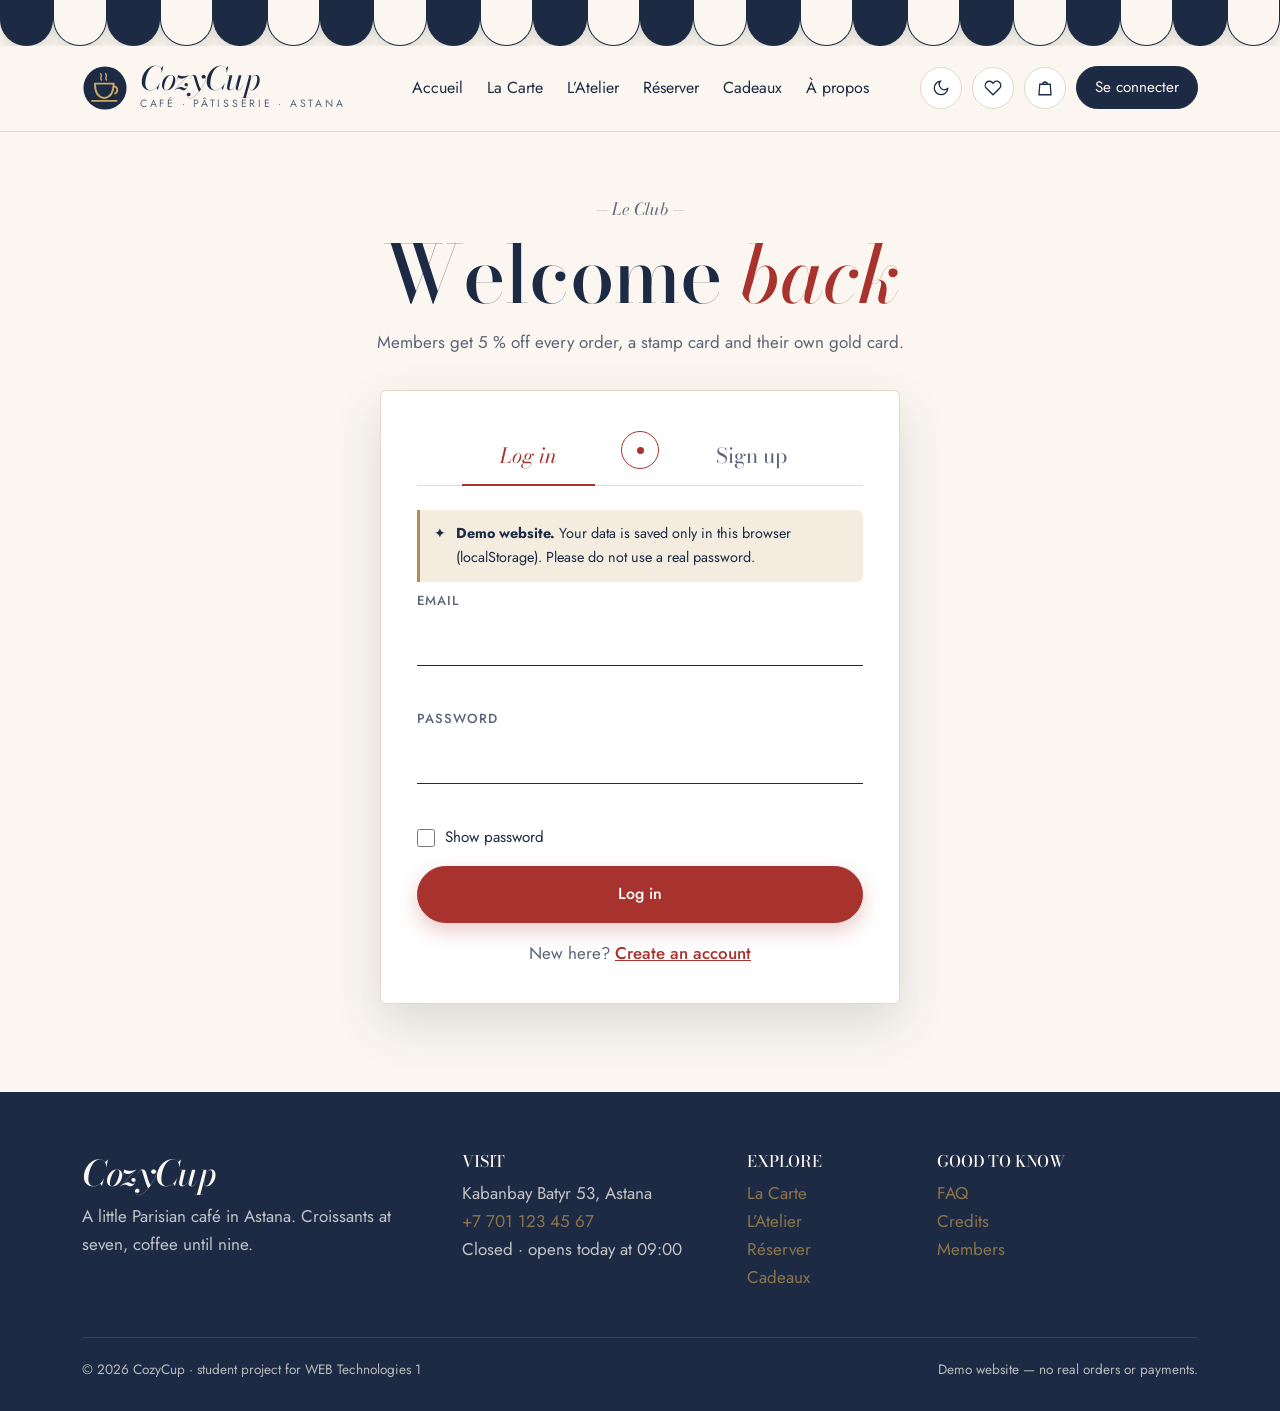
==== commit 82cb395d: "Add success message box to sign up form" ====
--- a/account.html
+++ b/account.html
@@ -74,6 +74,7 @@
         <div class="field"><label for="sFav">Favourite drink</label><select id="sFav"><option value="">— choose —</option></select><span class="field-msg" aria-live="polite"></span></div>
         <div class="field"><label class="check"><input type="checkbox" id="sTerms"> I understand this is a demo and I did not use a real password.</label><span class="field-msg" aria-live="polite"></span></div>
         <button type="submit" class="btn-cc w-100" data-magnetic>Create my account</button>
+        <div class="success-box" id="signupOk" role="status"></div>
       </form>
     </div>
   </div>
--- a/css/style.css
+++ b/css/style.css
@@ -6,7 +6,7 @@
    8. Menu Book + Aroma Wheel   9. Atelier   10. Reserve
    11. Gift card   12. Cart   13. Account + Profile
    14. About   15. Forms   16. Footer, toast   17. Animations
-   18. Media queries
+   18. Media queries   19. Less text, more pictures
    ========================================================= */
 
 /* ---------- 1. Fonts: Bodoni Moda + Jost are loaded from Google Fonts in the <head> ---------- */
@@ -92,8 +92,6 @@
 .page-head { padding: 64px 0 34px; text-align: center; }
 .page-head h1 { font-size: clamp(2.8rem, 7vw, 5rem); line-height: 1; margin: 10px 0 14px; }
 .page-head p { max-width: 640px; margin: 0 auto; }
-.ornament { display: flex; align-items: center; justify-content: center; gap: 12px; color: var(--gold); margin: 14px 0; }
-.ornament::before, .ornament::after { content: ""; width: 60px; height: 1px; background: currentColor; }
 
 /* ---------- 4. Buttons ---------- */
 .btn-cc, .btn-cc-outline {
@@ -588,6 +586,55 @@
   .envelope { padding: 40px 16px 80px; }
   .item-line .name { font-size: 1.15rem; }
 }
+/* ---------- 19. Less text, more pictures ---------- */
+/* moving strip of drawings under the hero (stops when the mouse is over it) */
+.treat-strip { overflow: hidden; border-top: 1px solid var(--line); border-bottom: 1px solid var(--line); background: var(--bg-soft); padding: 18px 0; }
+.strip-track { display: flex; gap: 70px; width: max-content; animation: strip 40s linear infinite; }
+.strip-track img { width: 76px; height: 76px; transition: transform .4s cubic-bezier(.2, .8, .2, 1); }
+.treat-strip:hover .strip-track { animation-play-state: paused; }
+.strip-track img:hover { transform: scale(1.35) rotate(-8deg); }
+@keyframes strip { from { transform: translateX(0); } to { transform: translateX(-50%); } }
+
+/* morning menu as picture cards */
+.treats { display: grid; grid-template-columns: repeat(3, 1fr); gap: 26px; }
+.treat {
+  position: relative; overflow: hidden; background: var(--card); border: 1px solid var(--line); border-radius: 18px;
+  padding: 34px 24px 24px; text-align: center; transform-style: preserve-3d;
+}
+.treat img { width: 150px; height: 150px; display: block; margin: 0 auto 14px; transition: transform .5s cubic-bezier(.2, .8, .2, 1); }
+.treat:hover img, .treat:focus-within img { transform: scale(1.12) rotate(-6deg) translateY(-6px); }
+.treat-info { display: flex; justify-content: space-between; align-items: baseline; gap: 10px; }
+.treat-info h3 { font-size: 1.45rem; margin: 0; }
+.treat .price { font-family: var(--font-serif); color: var(--red); font-size: 1.2rem; white-space: nowrap; }
+.treat-desc {
+  position: absolute; left: 0; right: 0; bottom: 0; margin: 0; padding: 16px 70px 18px 22px; text-align: left;
+  background: var(--ink); color: var(--bg); font-size: .95rem; transform: translateY(100%); transition: transform .4s cubic-bezier(.2, .8, .2, 1);
+}
+.treat:hover .treat-desc, .treat:focus .treat-desc, .treat:focus-within .treat-desc { transform: none; }
+.treat-add {
+  position: absolute; right: 16px; top: 16px; width: 46px; height: 46px; border-radius: 50%; border: 0;
+  background: var(--red); color: #fff; font-size: 1.5rem; line-height: 1; z-index: 2; box-shadow: 0 8px 18px rgba(168, 50, 45, .3);
+  transition: transform .3s cubic-bezier(.3, 1.6, .5, 1), background-color .2s;
+}
+.treat-add:hover { transform: scale(1.15) rotate(90deg); background: var(--red-dark); }
+[data-theme="dark"] .treat-add { color: #121929; }
+
+/* on a computer: short texts appear only when the mouse is over them */
+@media (hover: hover) and (pointer: fine) {
+  .item-line .name small { max-height: 0; opacity: 0; overflow: hidden; transition: max-height .35s, opacity .35s; }
+  .item-line:hover .name small, .item-line:focus-within .name small { max-height: 3em; opacity: 1; }
+  .feature-cell p { max-height: 0; opacity: 0; overflow: hidden; transition: max-height .4s, opacity .4s; }
+  .feature-cell:hover p, .feature-cell:focus p { max-height: 5em; opacity: .72; }
+  .dish-card p { max-height: 0; opacity: 0; overflow: hidden; transition: max-height .35s, opacity .35s; }
+  .dish-card:hover p, .dish-card:focus-within p { max-height: 4em; opacity: 1; }
+}
+@media (max-width: 991px) { .treats { grid-template-columns: 1fr 1fr; } }
+@media (max-width: 575px) {
+  .treats { grid-template-columns: 1fr; }
+  .treat-desc { position: static; transform: none; background: none; color: var(--muted); padding: 8px 0 0; }
+  .strip-track img { width: 56px; height: 56px; }
+}
+
 @media (prefers-reduced-motion: reduce) {
   *, *::before, *::after { animation: none !important; transition: none !important; scroll-behavior: auto !important; }
   .reveal { opacity: 1; transform: none; }
